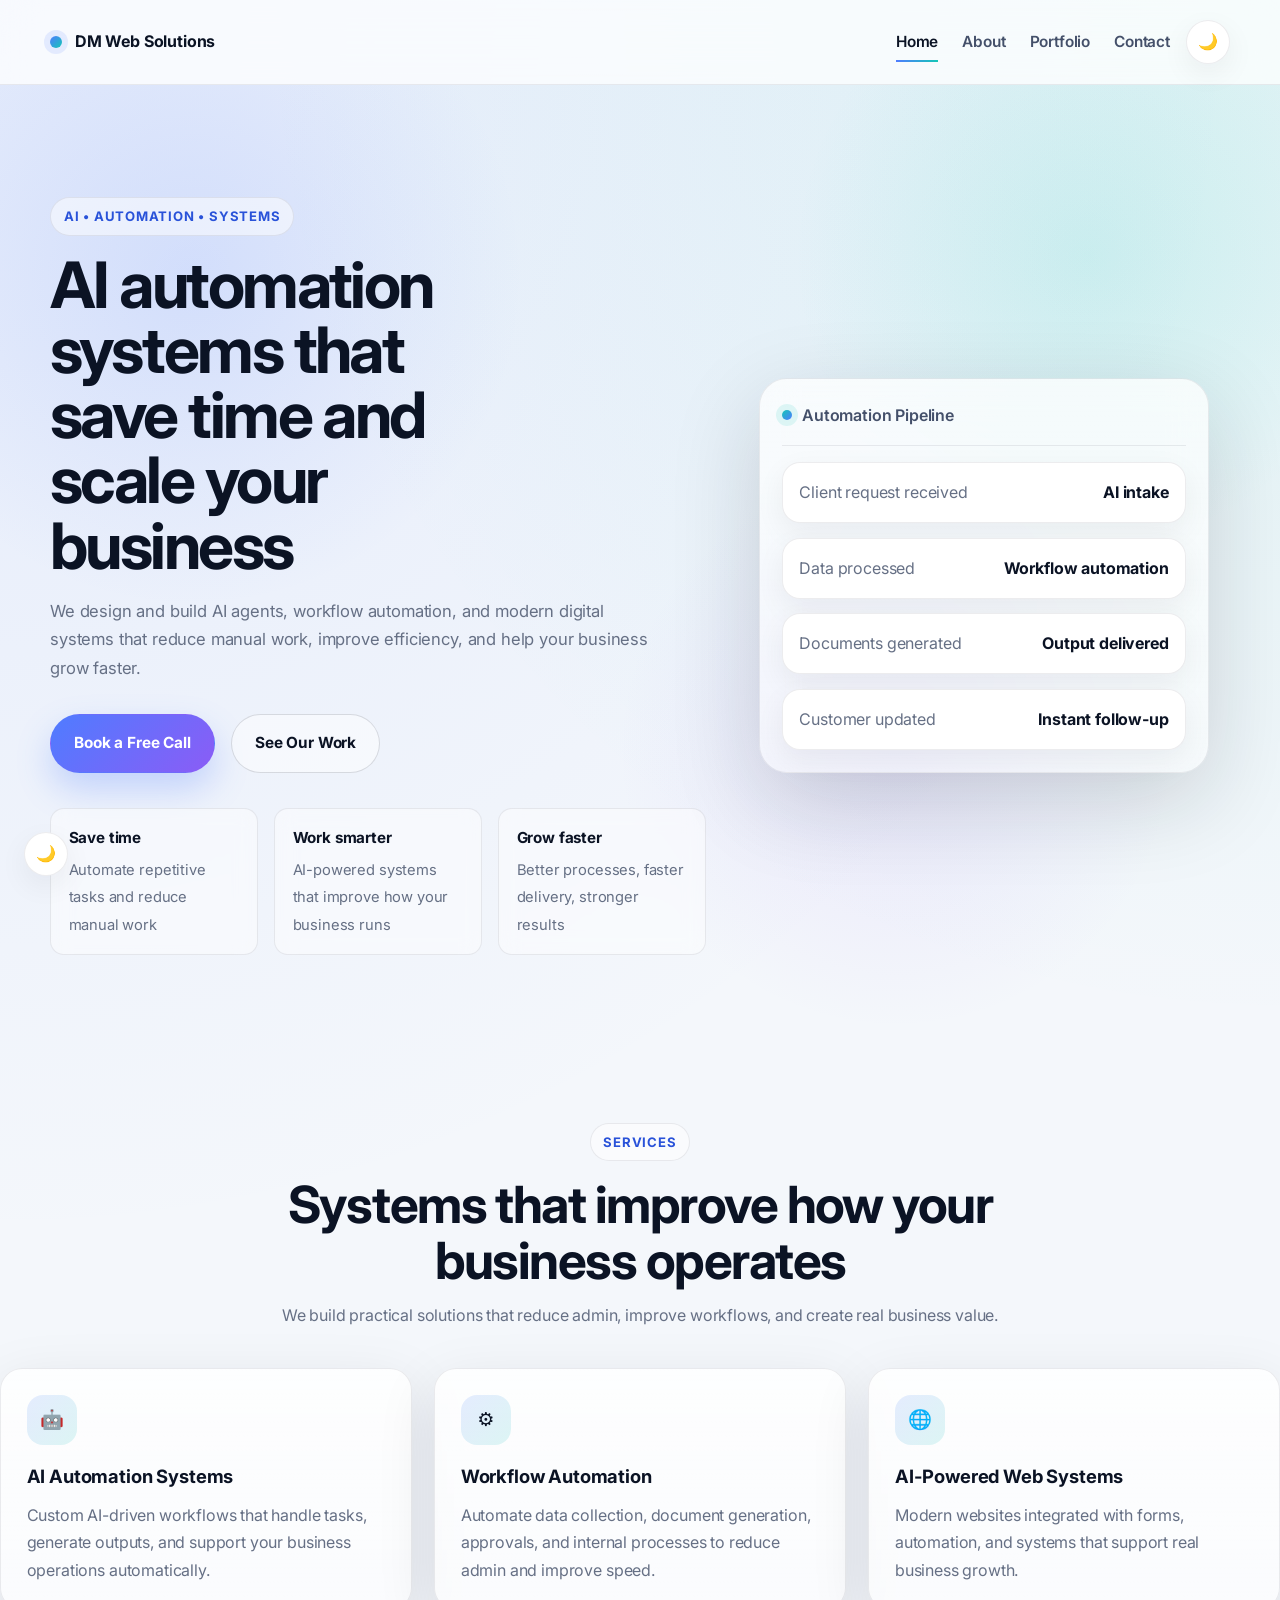
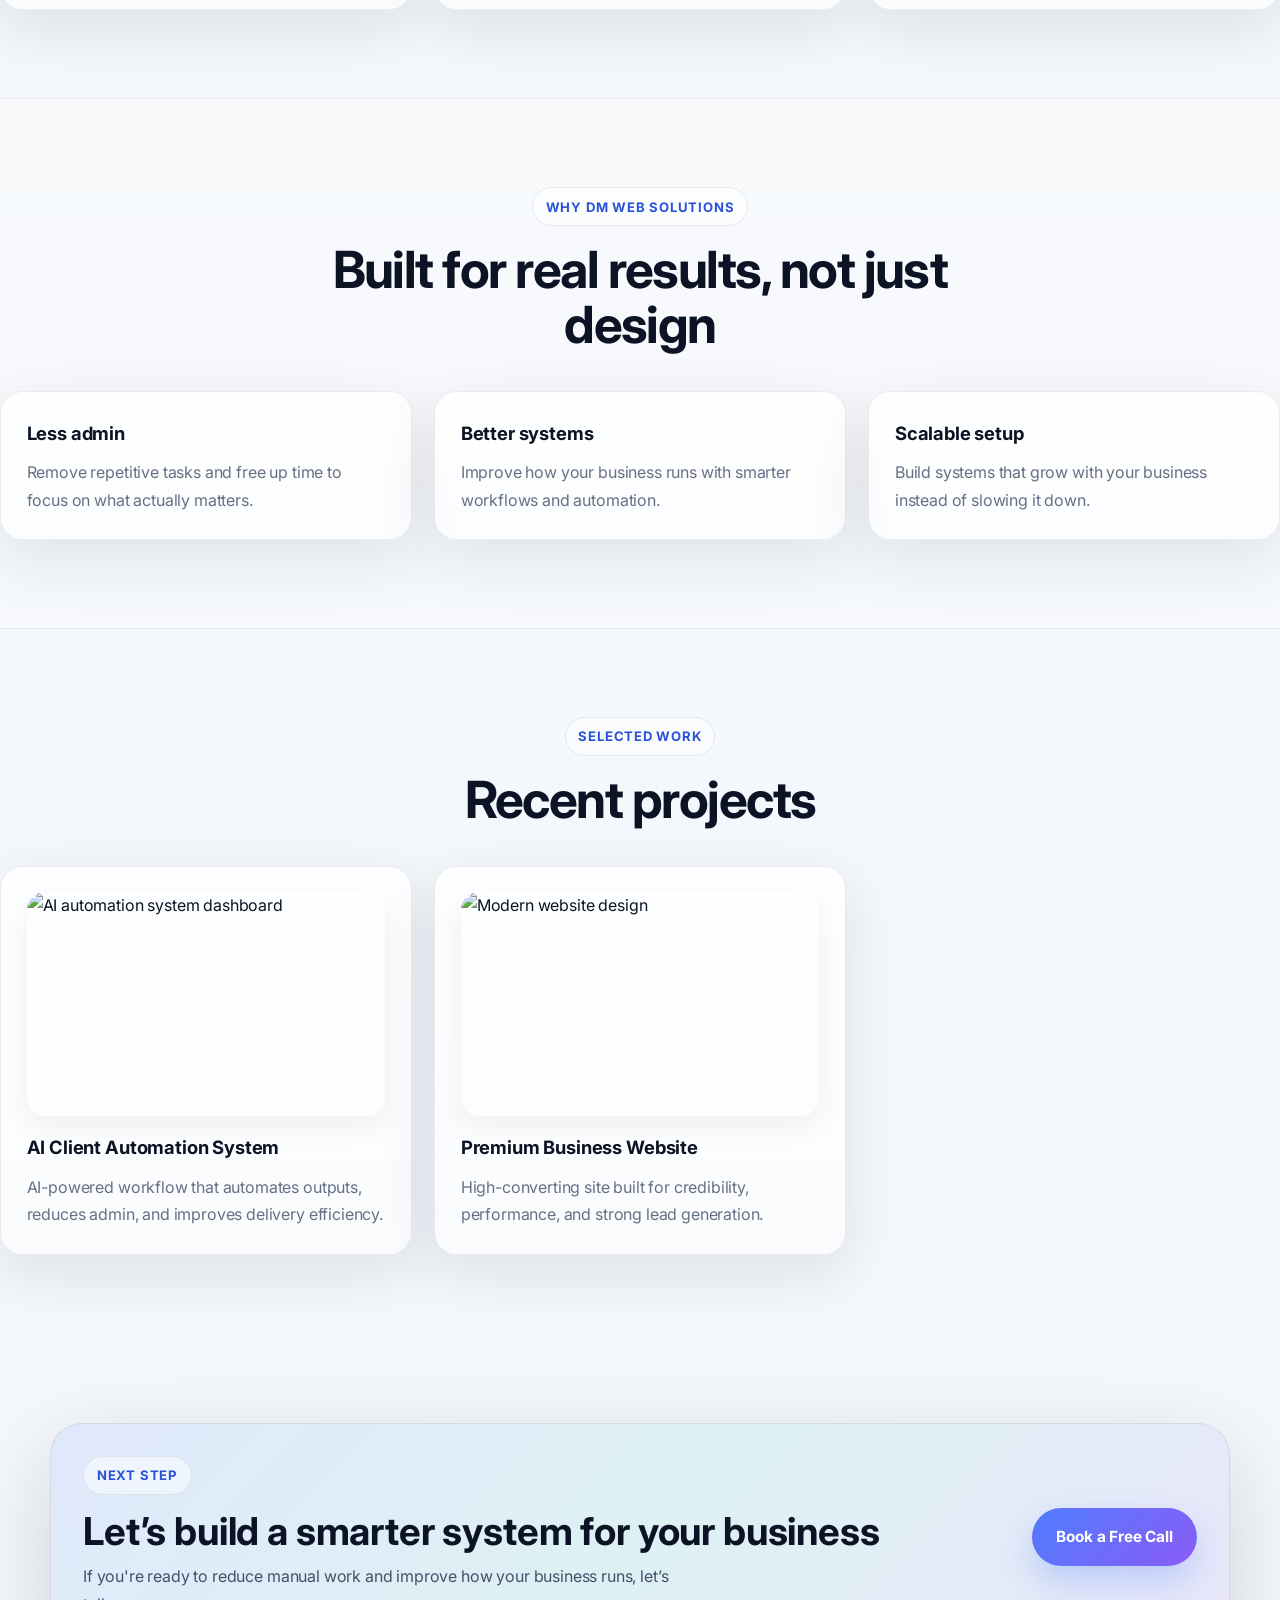
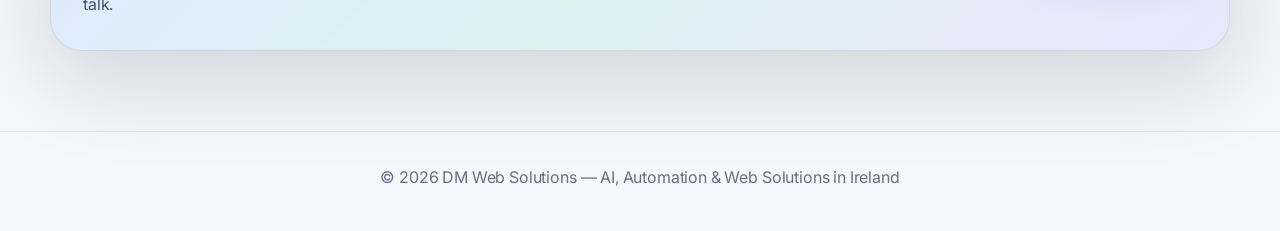
==== index.html @ f059a100 "Update branding and website content for AI automation positioning" ====
<!DOCTYPE html> 
<html lang="en" data-theme="light">
<head>
  <meta charset="UTF-8" />
  <meta name="viewport" content="width=device-width, initial-scale=1.0" />
  <title>DM Web Solutions | AI & Automation Systems for Irish Businesses</title>
  <meta name="description" content="DM Web Solutions helps Irish businesses save time and grow faster with AI automation systems, smart workflows, and modern websites." />
  <link rel="stylesheet" href="styles/style.css" />
  <link rel="icon" href="images/favicon.png" />
  <script defer src="scripts/main.js"></script>
</head>
<body>
  <div id="preloader"><div class="loader"></div></div>

  <header class="site-header" id="header">
    <div class="container nav-row">
      <a class="brand" href="index.html">
        <span class="logo-dot"></span>
        <strong>DM Web Solutions</strong>
      </a>

      <nav class="nav" id="nav">
        <a href="index.html" class="active">Home</a>
        <a href="about.html">About</a>
        <a href="portfolio.html">Portfolio</a>
        <a href="contact.html">Contact</a>
      </nav>

      <div class="nav-actions">
        <button id="themeToggle" class="theme-toggle" title="Toggle theme" aria-label="Toggle theme">
          <span>◐</span>
        </button>
        <button class="nav-toggle" id="navToggle" aria-label="Open menu" aria-expanded="false">
          <span></span><span></span><span></span>
        </button>
      </div>
    </div>
  </header>

  <!-- HERO -->
  <section class="hero hero-home">
    <div class="hero-grid container">
      <div class="hero-copy reveal">
        <span class="eyebrow">AI • Automation • Systems</span>

        <h1>AI automation systems that save time and scale your business</h1>

        <p class="lead">
          We design and build AI agents, workflow automation, and modern digital systems
          that reduce manual work, improve efficiency, and help your business grow faster.
        </p>

        <div class="hero-actions">
          <a href="contact.html" class="btn">Book a Free Call</a>
          <a href="portfolio.html" class="btn-ghost">See Our Work</a>
        </div>

        <div class="hero-trust">
          <div class="trust-item">
            <strong>Save time</strong>
            <span>Automate repetitive tasks and reduce manual work</span>
          </div>
          <div class="trust-item">
            <strong>Work smarter</strong>
            <span>AI-powered systems that improve how your business runs</span>
          </div>
          <div class="trust-item">
            <strong>Grow faster</strong>
            <span>Better processes, faster delivery, stronger results</span>
          </div>
        </div>
      </div>

      <div class="hero-panel reveal">
        <div class="glass-card">
          <div class="panel-top">
            <span class="status-dot"></span>
            <span>Automation Pipeline</span>
          </div>

          <div class="pipeline-step">
            <span>Client request received</span>
            <strong>AI intake</strong>
          </div>
          <div class="pipeline-step">
            <span>Data processed</span>
            <strong>Workflow automation</strong>
          </div>
          <div class="pipeline-step">
            <span>Documents generated</span>
            <strong>Output delivered</strong>
          </div>
          <div class="pipeline-step">
            <span>Customer updated</span>
            <strong>Instant follow-up</strong>
          </div>
        </div>
      </div>
    </div>
  </section>

  <!-- SERVICES -->
  <section class="section reveal">
    <div class="section-heading">
      <span class="section-kicker">Services</span>
      <h2 class="section-title">Systems that improve how your business operates</h2>
      <p class="section-intro">
        We build practical solutions that reduce admin, improve workflows, and create real business value.
      </p>
    </div>

    <div class="cards">
      <div class="card feature-card">
        <div class="icon-badge">🤖</div>
        <h3>AI Automation Systems</h3>
        <p>
          Custom AI-driven workflows that handle tasks, generate outputs, and support your business operations automatically.
        </p>
      </div>

      <div class="card feature-card">
        <div class="icon-badge">⚙️</div>
        <h3>Workflow Automation</h3>
        <p>
          Automate data collection, document generation, approvals, and internal processes to reduce admin and improve speed.
        </p>
      </div>

      <div class="card feature-card">
        <div class="icon-badge">🌐</div>
        <h3>AI-Powered Web Systems</h3>
        <p>
          Modern websites integrated with forms, automation, and systems that support real business growth.
        </p>
      </div>
    </div>
  </section>

  <!-- WHY -->
  <section class="section subtle reveal">
    <div class="section-heading">
      <span class="section-kicker">Why DM Web Solutions</span>
      <h2 class="section-title">Built for real results, not just design</h2>
    </div>

    <div class="cards">
      <div class="card">
        <h3>Less admin</h3>
        <p>Remove repetitive tasks and free up time to focus on what actually matters.</p>
      </div>
      <div class="card">
        <h3>Better systems</h3>
        <p>Improve how your business runs with smarter workflows and automation.</p>
      </div>
      <div class="card">
        <h3>Scalable setup</h3>
        <p>Build systems that grow with your business instead of slowing it down.</p>
      </div>
    </div>
  </section>

  <!-- WORK -->
  <section class="section reveal">
    <div class="section-heading">
      <span class="section-kicker">Selected Work</span>
      <h2 class="section-title">Recent projects</h2>
    </div>

    <div class="cards portfolio-preview">
      <div class="card project-card">
        <img src="images/ai-automation.jpg" alt="AI automation system dashboard" />
        <h3>AI Client Automation System</h3>
        <p>
          AI-powered workflow that automates outputs, reduces admin, and improves delivery efficiency.
        </p>
      </div>

      <div class="card project-card">
        <img src="images/cafe-site.jpg" alt="Modern website design" />
        <h3>Premium Business Website</h3>
        <p>
          High-converting site built for credibility, performance, and strong lead generation.
        </p>
      </div>
    </div>
  </section>

  <!-- CTA -->
  <section class="cta reveal">
    <div class="container cta-row">
      <div>
        <span class="section-kicker">Next Step</span>
        <h2>Let’s build a smarter system for your business</h2>
        <p>
          If you're ready to reduce manual work and improve how your business runs, let’s talk.
        </p>
      </div>
      <a href="contact.html" class="btn">Book a Free Call</a>
    </div>
  </section>

  <footer class="site-footer">
    <p>© <span id="year"></span> DM Web Solutions — AI, Automation & Web Solutions in Ireland</p>
  </footer>

  <button id="floatingTheme" class="floating-theme" title="Toggle theme">◐</button>
</body>
</html>
---- styles/style.css ----
@import url('https://fonts.googleapis.com/css2?family=Inter:wght@400;500;600;700;800&display=swap');

/* ---------------------------------
   Root Theme
----------------------------------- */
:root {
  --bg: #f4f7fb;
  --bg-elevated: rgba(255, 255, 255, 0.72);
  --surface: #ffffff;
  --surface-soft: #f7f9fc;
  --surface-strong: #eef3f9;
  --text: #0b1324;
  --text-soft: #44506a;
  --muted: #667085;
  --border: rgba(15, 23, 42, 0.08);
  --border-strong: rgba(15, 23, 42, 0.14);

  --primary: #4f7cff;
  --primary-strong: #2952d9;
  --secondary: #14c6b7;
  --accent: #8b5cf6;
  --danger: #ff5d5d;

  --glow: rgba(79, 124, 255, 0.18);
  --glow-strong: rgba(79, 124, 255, 0.28);

  --shadow-sm: 0 10px 30px rgba(16, 24, 40, 0.06);
  --shadow-md: 0 18px 60px rgba(16, 24, 40, 0.10);
  --shadow-lg: 0 28px 90px rgba(16, 24, 40, 0.16);

  --radius-sm: 14px;
  --radius-md: 22px;
  --radius-lg: 32px;

  --container: 1180px;
}

[data-theme="dark"] {
  --bg: #07111f;
  --bg-elevated: rgba(10, 18, 32, 0.78);
  --surface: #0d1728;
  --surface-soft: #101d32;
  --surface-strong: #16243c;
  --text: #edf3ff;
  --text-soft: #c7d3eb;
  --muted: #96a7c4;
  --border: rgba(255, 255, 255, 0.08);
  --border-strong: rgba(255, 255, 255, 0.14);

  --primary: #74a2ff;
  --primary-strong: #4f7cff;
  --secondary: #2ae2d0;
  --accent: #9d78ff;
  --danger: #ff7b7b;

  --glow: rgba(116, 162, 255, 0.18);
  --glow-strong: rgba(116, 162, 255, 0.32);

  --shadow-sm: 0 16px 40px rgba(0, 0, 0, 0.26);
  --shadow-md: 0 22px 70px rgba(0, 0, 0, 0.35);
  --shadow-lg: 0 30px 100px rgba(0, 0, 0, 0.44);
}

/* ---------------------------------
   Global Reset
----------------------------------- */
* {
  margin: 0;
  padding: 0;
  box-sizing: border-box;
}

html {
  scroll-behavior: smooth;
}

body {
  background:
    radial-gradient(circle at top left, rgba(79, 124, 255, 0.10), transparent 34%),
    radial-gradient(circle at top right, rgba(20, 198, 183, 0.10), transparent 28%),
    linear-gradient(180deg, var(--bg) 0%, var(--bg) 100%);
  color: var(--text);
  font-family: 'Inter', system-ui, -apple-system, BlinkMacSystemFont, 'Segoe UI', sans-serif;
  line-height: 1.7;
  letter-spacing: -0.01em;
  transition: background .35s ease, color .35s ease;
}

img {
  max-width: 100%;
  display: block;
  border-radius: 18px;
}

a {
  color: inherit;
  text-decoration: none;
}

button,
input,
textarea {
  font: inherit;
}

.container {
  width: min(100% - 2rem, var(--container));
  margin-inline: auto;
}

/* ---------------------------------
   Preloader
----------------------------------- */
#preloader {
  position: fixed;
  inset: 0;
  z-index: 9999;
  display: grid;
  place-items: center;
  background: var(--bg);
  transition: opacity .45s ease, visibility .45s ease;
}

#preloader.hide {
  opacity: 0;
  visibility: hidden;
}

.loader {
  width: 54px;
  height: 54px;
  border-radius: 50%;
  border: 3px solid var(--border);
  border-top-color: var(--primary);
  animation: spin .8s linear infinite;
}

@keyframes spin {
  to { transform: rotate(360deg); }
}

/* ---------------------------------
   Header
----------------------------------- */
.site-header {
  position: sticky;
  top: 0;
  z-index: 60;
  backdrop-filter: blur(18px);
  background: var(--bg-elevated);
  border-bottom: 1px solid var(--border);
}

.site-header.scrolled {
  box-shadow: var(--shadow-sm);
}

.nav-row {
  display: flex;
  align-items: center;
  justify-content: space-between;
  gap: 1rem;
  min-height: 84px;
}

.brand {
  display: inline-flex;
  align-items: center;
  gap: 0.8rem;
  font-size: 1rem;
  font-weight: 700;
  color: var(--text);
  white-space: nowrap;
}

.logo-dot {
  width: 12px;
  height: 12px;
  border-radius: 999px;
  background: linear-gradient(135deg, var(--primary), var(--secondary));
  box-shadow: 0 0 0 6px rgba(79, 124, 255, 0.12);
}

.nav {
  margin-left: auto;
  display: flex;
  align-items: center;
  gap: 1.5rem;
}

.nav a {
  position: relative;
  color: var(--text-soft);
  font-weight: 600;
  font-size: 0.96rem;
  transition: color .25s ease;
}

.nav a::after {
  content: "";
  position: absolute;
  left: 0;
  bottom: -0.45rem;
  width: 100%;
  height: 2px;
  background: linear-gradient(90deg, var(--primary), var(--secondary));
  transform: scaleX(0);
  transform-origin: left;
  transition: transform .25s ease;
}

.nav a:hover,
.nav a.active {
  color: var(--text);
}

.nav a:hover::after,
.nav a.active::after {
  transform: scaleX(1);
}

.nav-actions {
  display: flex;
  align-items: center;
  gap: 0.8rem;
}

.theme-toggle,
.floating-theme {
  width: 44px;
  height: 44px;
  border-radius: 999px;
  border: 1px solid var(--border);
  background: var(--surface);
  color: var(--text);
  display: grid;
  place-items: center;
  cursor: pointer;
  transition: transform .22s ease, border-color .22s ease, background .22s ease;
  box-shadow: var(--shadow-sm);
}

.theme-toggle:hover,
.floating-theme:hover {
  transform: translateY(-2px);
  border-color: var(--primary);
  background: var(--surface-soft);
}

.nav-toggle {
  display: none;
  flex-direction: column;
  gap: 4px;
  border: none;
  background: transparent;
  cursor: pointer;
}

.nav-toggle span {
  width: 24px;
  height: 2px;
  background: var(--text);
  border-radius: 999px;
}

/* ---------------------------------
   Hero
----------------------------------- */
.hero {
  position: relative;
  overflow: hidden;
  padding: 7rem 0 5rem;
}

.hero-home {
  min-height: calc(100vh - 84px);
  display: grid;
  align-items: center;
}

.hero::before {
  content: "";
  position: absolute;
  inset: 0;
  background:
    radial-gradient(circle at 15% 20%, rgba(79, 124, 255, 0.14), transparent 25%),
    radial-gradient(circle at 85% 18%, rgba(20, 198, 183, 0.12), transparent 22%),
    radial-gradient(circle at 70% 70%, rgba(139, 92, 246, 0.10), transparent 25%);
  pointer-events: none;
}

.hero-grid {
  position: relative;
  z-index: 1;
  display: grid;
  grid-template-columns: 1.2fr 0.9fr;
  gap: 2rem;
  align-items: center;
}

.hero-copy h1,
.about-hero h1 {
  font-size: clamp(2.5rem, 5vw, 4.7rem);
  line-height: 1.02;
  letter-spacing: -0.04em;
  margin-bottom: 1.2rem;
  max-width: 11ch;
}

.hero .lead,
.about-hero p {
  font-size: clamp(1rem, 1.3vw, 1.15rem);
  color: var(--muted);
  max-width: 62ch;
}

.eyebrow,
.section-kicker {
  display: inline-flex;
  align-items: center;
  gap: .5rem;
  padding: 0.45rem 0.8rem;
  border-radius: 999px;
  border: 1px solid var(--border);
  background: rgba(255,255,255,0.5);
  color: var(--primary-strong);
  font-size: 0.82rem;
  font-weight: 700;
  letter-spacing: 0.06em;
  text-transform: uppercase;
  margin-bottom: 1rem;
}

[data-theme="dark"] .eyebrow,
[data-theme="dark"] .section-kicker {
  background: rgba(255,255,255,0.03);
}

.hero-actions {
  display: flex;
  flex-wrap: wrap;
  gap: 1rem;
  margin-top: 2rem;
}

.hero-trust {
  display: grid;
  grid-template-columns: repeat(3, 1fr);
  gap: 1rem;
  margin-top: 2.2rem;
}

.trust-item {
  padding: 1rem 1.1rem;
  background: rgba(255,255,255,0.45);
  border: 1px solid var(--border);
  border-radius: var(--radius-sm);
  backdrop-filter: blur(10px);
}

[data-theme="dark"] .trust-item {
  background: rgba(255,255,255,0.03);
}

.trust-item strong {
  display: block;
  margin-bottom: 0.35rem;
  font-size: 0.95rem;
}

.trust-item span {
  color: var(--muted);
  font-size: 0.92rem;
}

.hero-panel {
  display: flex;
  justify-content: center;
}

.glass-card {
  width: min(100%, 450px);
  padding: 1.4rem;
  border-radius: 28px;
  border: 1px solid var(--border);
  background:
    linear-gradient(180deg, rgba(255,255,255,0.74), rgba(255,255,255,0.44));
  box-shadow: var(--shadow-lg);
  backdrop-filter: blur(18px);
}

[data-theme="dark"] .glass-card {
  background:
    linear-gradient(180deg, rgba(255,255,255,0.05), rgba(255,255,255,0.03));
}

.panel-top {
  display: flex;
  align-items: center;
  gap: 0.6rem;
  padding-bottom: 1rem;
  margin-bottom: 1rem;
  border-bottom: 1px solid var(--border);
  color: var(--text-soft);
  font-weight: 600;
}

.status-dot {
  width: 10px;
  height: 10px;
  border-radius: 999px;
  background: linear-gradient(135deg, var(--secondary), var(--primary));
  box-shadow: 0 0 0 6px rgba(20, 198, 183, 0.12);
}

.pipeline-step {
  display: flex;
  justify-content: space-between;
  gap: 1rem;
  padding: 1rem 1rem;
  border: 1px solid var(--border);
  border-radius: 18px;
  background: var(--surface);
  box-shadow: var(--shadow-sm);
}

.pipeline-step + .pipeline-step {
  margin-top: 0.9rem;
}

.pipeline-step span {
  color: var(--muted);
}

.pipeline-step strong {
  text-align: right;
}

/* ---------------------------------
   Buttons
----------------------------------- */
.btn,
.btn-ghost {
  display: inline-flex;
  align-items: center;
  justify-content: center;
  padding: 0.95rem 1.45rem;
  border-radius: 999px;
  font-weight: 700;
  font-size: 0.96rem;
  transition: transform .22s ease, box-shadow .22s ease, background .22s ease, border-color .22s ease;
}

.btn {
  color: #fff;
  background: linear-gradient(135deg, var(--primary), var(--accent));
  border: 1px solid transparent;
  box-shadow: 0 16px 34px var(--glow-strong);
}

.btn:hover {
  transform: translateY(-2px);
  box-shadow: 0 22px 42px var(--glow-strong);
}

.btn-ghost {
  color: var(--text);
  border: 1px solid var(--border-strong);
  background: rgba(255,255,255,0.48);
}

[data-theme="dark"] .btn-ghost {
  background: rgba(255,255,255,0.03);
}

.btn-ghost:hover {
  transform: translateY(-2px);
  border-color: var(--primary);
  background: var(--surface);
}

/* ---------------------------------
   Sections
----------------------------------- */
.section {
  padding: 5.5rem 0;
}

.section-heading {
  text-align: center;
  max-width: 760px;
  margin: 0 auto 2.4rem;
}

.section-title {
  font-size: clamp(2rem, 4vw, 3.2rem);
  line-height: 1.08;
  letter-spacing: -0.03em;
  margin-bottom: 0.9rem;
}

.section-intro {
  color: var(--muted);
}

.subtle {
  background:
    linear-gradient(180deg, rgba(255,255,255,0.35), rgba(255,255,255,0.18));
  border-top: 1px solid var(--border);
  border-bottom: 1px solid var(--border);
}

[data-theme="dark"] .subtle {
  background:
    linear-gradient(180deg, rgba(255,255,255,0.02), rgba(255,255,255,0.015));
}

.cards {
  display: grid;
  grid-template-columns: repeat(3, 1fr);
  gap: 1.4rem;
}

.card,
.mini-card {
  background: linear-gradient(180deg, rgba(255,255,255,0.82), rgba(255,255,255,0.62));
  border: 1px solid var(--border);
  border-radius: var(--radius-md);
  padding: 1.6rem;
  box-shadow: var(--shadow-md);
  transition: transform .24s ease, box-shadow .24s ease, border-color .24s ease;
}

[data-theme="dark"] .card,
[data-theme="dark"] .mini-card {
  background: linear-gradient(180deg, rgba(255,255,255,0.045), rgba(255,255,255,0.028));
}

.card:hover,
.mini-card:hover {
  transform: translateY(-6px);
  border-color: rgba(79, 124, 255, 0.28);
  box-shadow: var(--shadow-lg);
}

.card h3 {
  font-size: 1.15rem;
  margin-bottom: 0.65rem;
}

.card p {
  color: var(--muted);
}

.icon-badge {
  width: 50px;
  height: 50px;
  border-radius: 16px;
  display: grid;
  place-items: center;
  margin-bottom: 1rem;
  background: linear-gradient(135deg, rgba(79,124,255,0.14), rgba(20,198,183,0.14));
  font-size: 1.2rem;
}

.project-card img {
  aspect-ratio: 16 / 10;
  object-fit: cover;
  margin-bottom: 1rem;
  box-shadow: var(--shadow-sm);
}

.portfolio-preview,
.portfolio-grid {
  align-items: stretch;
}

.testimonials .card {
  text-align: center;
}

.testimonials strong {
  display: block;
  margin-top: 1rem;
  color: var(--text);
}

/* ---------------------------------
   About
----------------------------------- */
.about-hero {
  text-align: center;
  padding: 6rem 0 4.5rem;
}

.about-hero p {
  max-width: 760px;
  margin-inline: auto;
}

.about-section {
  width: min(100% - 2rem, var(--container));
  margin: 0 auto;
  display: grid;
  grid-template-columns: 1fr 1fr;
  gap: 3rem;
  align-items: center;
  padding: 4rem 0;
}

.about-section img {
  width: 100%;
  box-shadow: var(--shadow-lg);
}

.about-section h2 {
  font-size: clamp(1.8rem, 3vw, 2.6rem);
  line-height: 1.1;
  margin-bottom: 1rem;
}

.about-text p + p {
  margin-top: 1rem;
}

.about-text p {
  color: var(--muted);
}

.about-section.reverse {
  direction: rtl;
}

.about-section.reverse > * {
  direction: ltr;
}

.team-section {
  padding: 5rem 0;
}

.founder-wrap {
  display: flex;
  justify-content: center;
}

.founder-card {
  max-width: 920px;
  width: 100%;
  display: grid;
  grid-template-columns: 280px 1fr;
  gap: 1.75rem;
  align-items: center;
  padding: 1.75rem;
}

.founder-photo {
  width: 100%;
  aspect-ratio: 1 / 1;
  object-fit: cover;
  object-position: center top;
  border-radius: 20px;
  box-shadow: var(--shadow-lg);
}

.founder-content h3 {
  font-size: clamp(1.8rem, 3vw, 2.4rem);
  margin-bottom: 0.5rem;
  color: var(--text);
}

.founder-role {
  margin-bottom: 1rem;
  color: var(--primary-strong);
  font-size: 1.05rem;
  font-weight: 700;
}

.founder-content p {
  color: var(--muted);
  margin-bottom: 0.95rem;
  max-width: 52ch;
}

/* ---------------------------------
   Contact
----------------------------------- */
.contact-layout {
  display: grid;
  grid-template-columns: 1.1fr 0.85fr;
  gap: 1.5rem;
  align-items: start;
}

.contact-form {
  background: linear-gradient(180deg, rgba(255,255,255,0.88), rgba(255,255,255,0.68));
  border: 1px solid var(--border);
  border-radius: 28px;
  padding: 2rem;
  box-shadow: var(--shadow-lg);
}

[data-theme="dark"] .contact-form {
  background: linear-gradient(180deg, rgba(255,255,255,0.04), rgba(255,255,255,0.025));
}

.contact-form h2 {
  margin-bottom: 1.2rem;
  font-size: 1.5rem;
}

.contact-form label {
  display: block;
  margin-bottom: 0.45rem;
  font-weight: 600;
  color: var(--text);
}

.contact-form input,
.contact-form textarea {
  width: 100%;
  margin-bottom: 1rem;
  padding: 0.95rem 1rem;
  border-radius: 16px;
  border: 1px solid var(--border-strong);
  background: var(--surface);
  color: var(--text);
  transition: border-color .22s ease, box-shadow .22s ease, transform .22s ease;
}

.contact-form input::placeholder,
.contact-form textarea::placeholder {
  color: var(--muted);
}

.contact-form input:focus,
.contact-form textarea:focus {
  outline: none;
  border-color: var(--primary);
  box-shadow: 0 0 0 5px var(--glow);
}

.contact-form button {
  width: 100%;
  border: none;
  cursor: pointer;
}

.contact-side {
  display: grid;
  gap: 1.4rem;
}

.contact-info {
  background: linear-gradient(180deg, rgba(255,255,255,0.82), rgba(255,255,255,0.62));
  border: 1px solid var(--border);
  border-radius: 28px;
  padding: 1.6rem;
  box-shadow: var(--shadow-md);
}

[data-theme="dark"] .contact-info {
  background: linear-gradient(180deg, rgba(255,255,255,0.04), rgba(255,255,255,0.025));
}

.contact-info h2 {
  margin-bottom: 1rem;
}

.info-row {
  display: grid;
  gap: 1rem;
}

.info-item {
  display: flex;
  align-items: center;
  gap: 0.9rem;
  padding: 1rem;
  border-radius: 18px;
  border: 1px solid var(--border);
  background: var(--surface);
  color: var(--text);
}

.info-item svg {
  width: 20px;
  height: 20px;
  fill: var(--primary);
  flex-shrink: 0;
}

.info-item a {
  color: var(--primary-strong);
  font-weight: 600;
}

.clean-list {
  list-style: none;
  display: grid;
  gap: 0.85rem;
  margin-top: 1rem;
}

.clean-list li {
  position: relative;
  padding-left: 1.3rem;
  color: var(--muted);
}

.clean-list li::before {
  content: "";
  position: absolute;
  left: 0;
  top: 0.72rem;
  width: 8px;
  height: 8px;
  border-radius: 999px;
  background: linear-gradient(135deg, var(--primary), var(--secondary));
}

/* ---------------------------------
   CTA
----------------------------------- */
.cta {
  padding: 5rem 0;
}

.cta-row {
  display: flex;
  align-items: center;
  justify-content: space-between;
  gap: 2rem;
  padding: 2rem;
  border-radius: var(--radius-lg);
  border: 1px solid var(--border);
  background:
    linear-gradient(135deg, rgba(79,124,255,0.12), rgba(20,198,183,0.10), rgba(139,92,246,0.10));
  box-shadow: var(--shadow-lg);
}

.cta-row h2 {
  font-size: clamp(1.8rem, 3vw, 2.8rem);
  line-height: 1.08;
  margin-bottom: 0.7rem;
}

.cta-row p {
  color: var(--text-soft);
  max-width: 60ch;
}

/* ---------------------------------
   Footer
----------------------------------- */
.site-footer {
  border-top: 1px solid var(--border);
  padding: 2rem 1rem 2.5rem;
  text-align: center;
  color: var(--muted);
  background: transparent;
}

.floating-theme {
  position: fixed;
  bottom: 24px;
  left: 24px;
  z-index: 80;
}

/* ---------------------------------
   Reveal / Fade
----------------------------------- */
.reveal,
.fade-in {
  opacity: 0;
  transform: translateY(26px);
  transition: opacity .65s ease, transform .65s ease;
}

.reveal.in,
.fade-in.visible {
  opacity: 1;
  transform: translateY(0);
}

/* ---------------------------------
   Compact Hero Variant
----------------------------------- */
.hero-compact {
  min-height: auto;
  padding: 5.5rem 0 3rem;
  text-align: center;
}

.hero-compact h1 {
  max-width: none;
  margin-inline: auto;
}

.hero-compact .lead {
  margin-inline: auto;
}

/* ---------------------------------
   Responsive
----------------------------------- */
@media (max-width: 1024px) {
  .hero-grid,
  .about-section,
  .contact-layout,
  .cta-row {
    grid-template-columns: 1fr;
  }

  .cta-row {
    display: grid;
  }

  .hero-copy h1,
  .about-hero h1 {
    max-width: 100%;
  }

  .hero-trust {
    grid-template-columns: 1fr;
  }

  .cards {
    grid-template-columns: repeat(2, 1fr);
  }

  .founder-card {
    grid-template-columns: 1fr;
    text-align: center;
    max-width: 680px;
  }

  .founder-photo {
    max-width: 300px;
    margin: 0 auto;
  }

  .founder-content p {
    max-width: 100%;
  }
}

@media (max-width: 768px) {
  .nav {
    display: none;
    position: absolute;
    top: 84px;
    right: 1rem;
    width: min(88vw, 300px);
    flex-direction: column;
    align-items: flex-start;
    gap: 1rem;
    padding: 1.2rem;
    border-radius: 22px;
    border: 1px solid var(--border);
    background: var(--surface);
    box-shadow: var(--shadow-lg);
  }

  .nav.open {
    display: flex;
  }

  .nav-toggle {
    display: flex;
  }

  .cards {
    grid-template-columns: 1fr;
  }

  .hero {
    padding: 5rem 0 4rem;
  }

  .section {
    padding: 4.2rem 0;
  }

  .cta-row {
    padding: 1.4rem;
  }

  .contact-form,
  .contact-info,
  .card,
  .mini-card {
    padding: 1.25rem;
  }

  .floating-theme {
    left: 16px;
    bottom: 16px;
  }

  .about-hero {
    padding: 4.5rem 0 3.5rem;
  }

  .about-section {
    gap: 2rem;
    padding: 3rem 0;
  }

  .founder-card {
    padding: 1.4rem;
  }

  .founder-photo {
    max-width: 240px;
  }
}
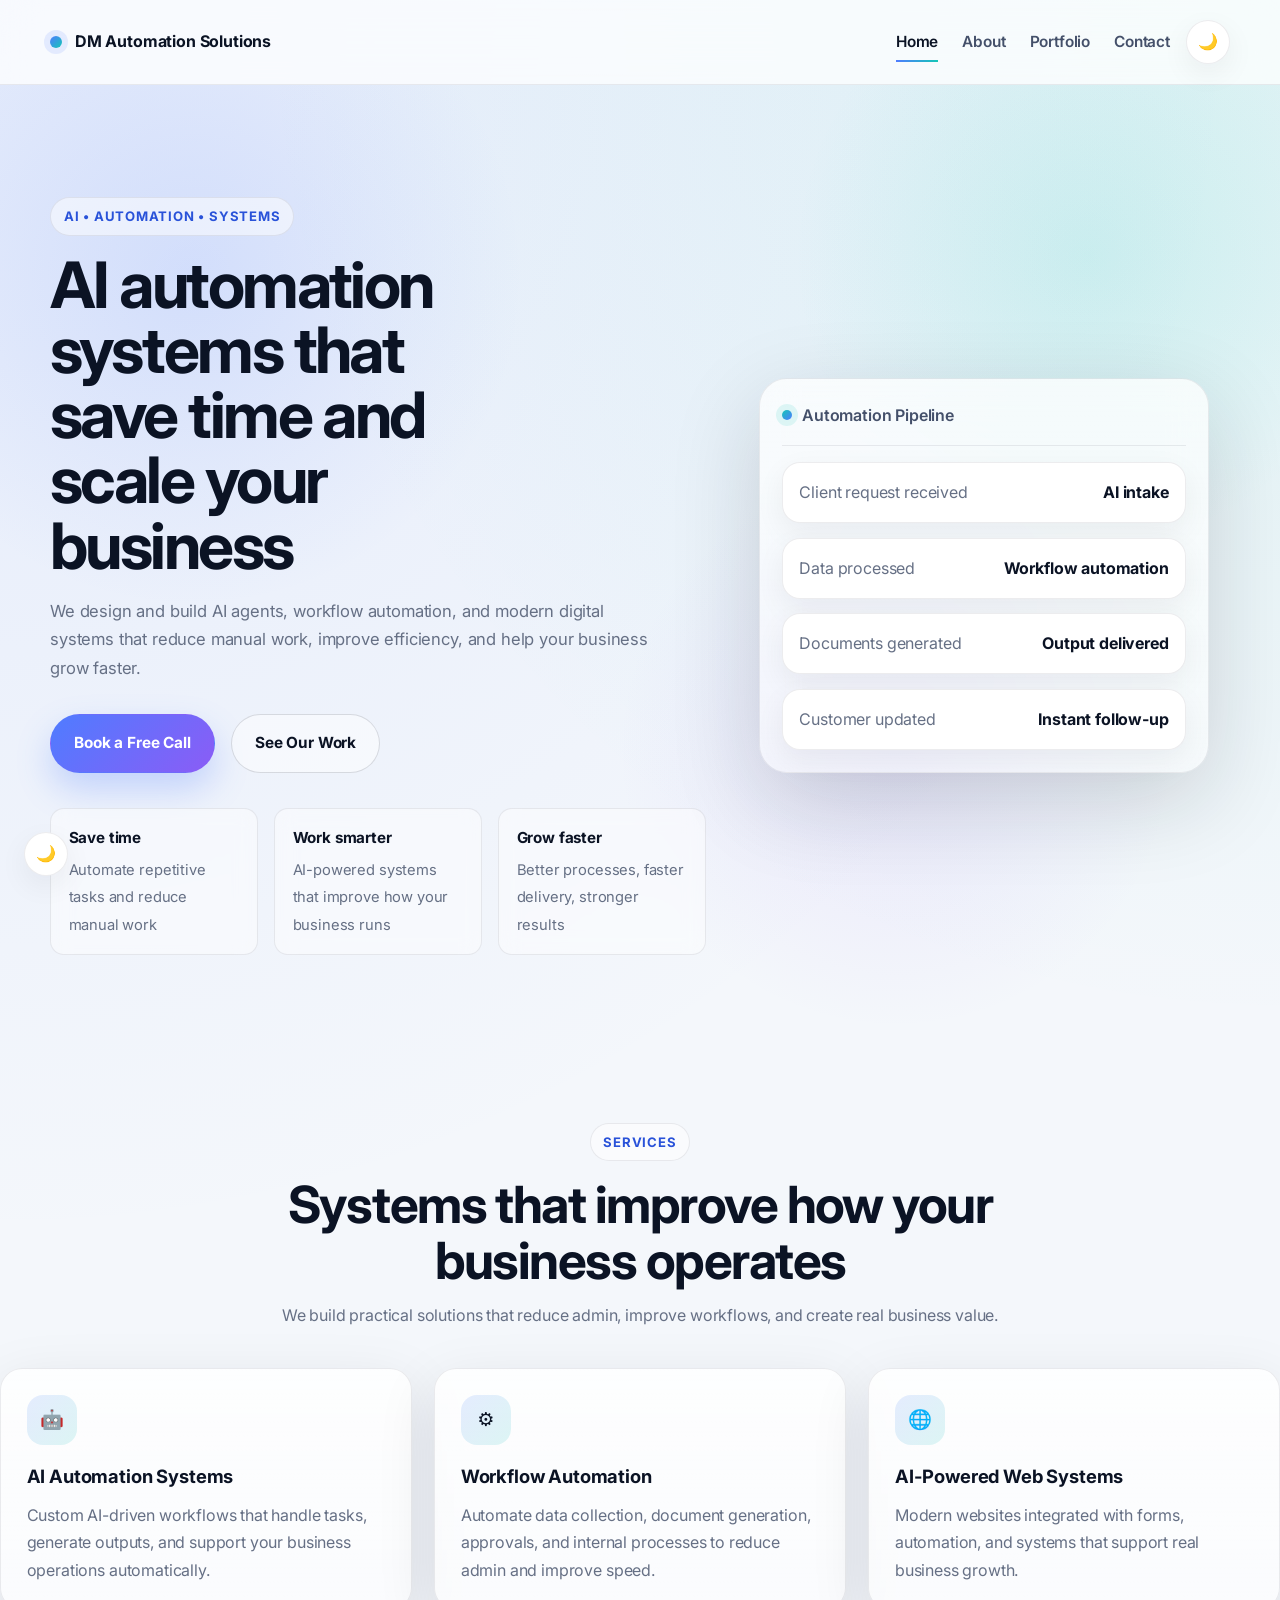
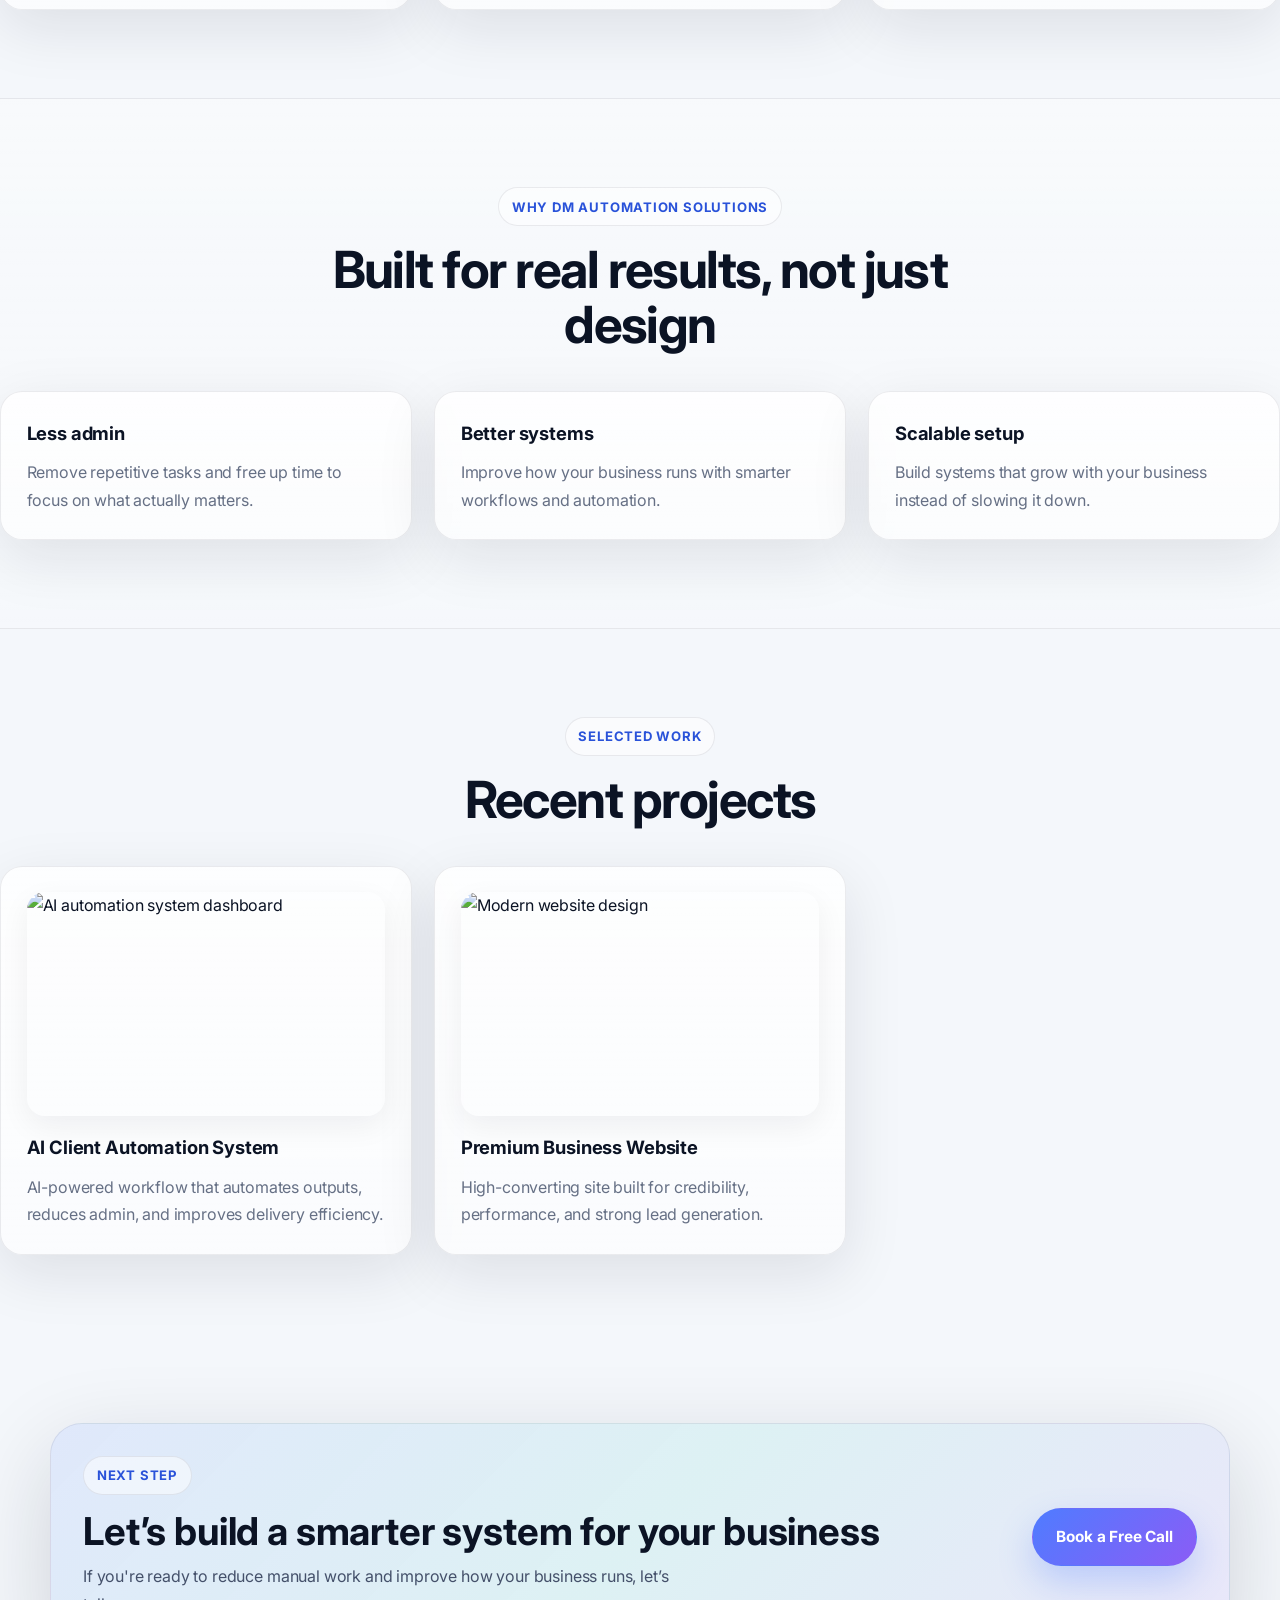
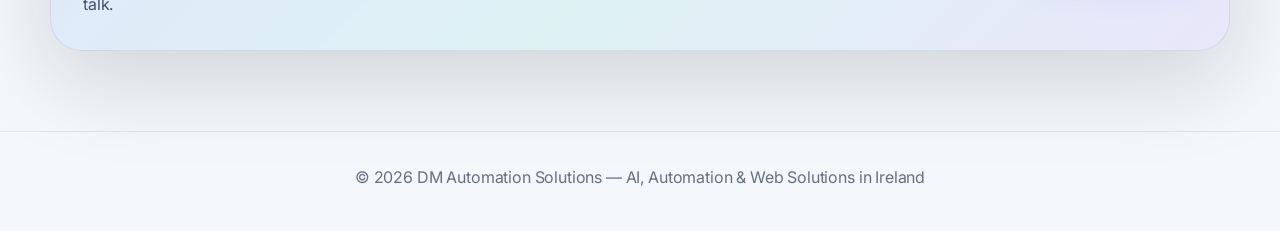
==== commit 6bdfe470: "Rebrand to DM Automation Solutions + updates" ====
--- a/index.html
+++ b/index.html
@@ -3,8 +3,8 @@
 <head>
   <meta charset="UTF-8" />
   <meta name="viewport" content="width=device-width, initial-scale=1.0" />
-  <title>DM Web Solutions | AI & Automation Systems for Irish Businesses</title>
-  <meta name="description" content="DM Web Solutions helps Irish businesses save time and grow faster with AI automation systems, smart workflows, and modern websites." />
+  <title>DM Automation Solutions | AI & Automation Systems for Irish Businesses</title>
+  <meta name="description" content="DM Automation Solutions helps Irish businesses save time and grow faster with AI automation systems, smart workflows, and modern websites." />
   <link rel="stylesheet" href="styles/style.css" />
   <link rel="icon" href="images/favicon.png" />
   <script defer src="scripts/main.js"></script>
@@ -16,7 +16,7 @@
     <div class="container nav-row">
       <a class="brand" href="index.html">
         <span class="logo-dot"></span>
-        <strong>DM Web Solutions</strong>
+        <strong>DM Automation Solutions</strong>
       </a>
 
       <nav class="nav" id="nav">
@@ -139,7 +139,7 @@
   <!-- WHY -->
   <section class="section subtle reveal">
     <div class="section-heading">
-      <span class="section-kicker">Why DM Web Solutions</span>
+      <span class="section-kicker">Why DM Automation Solutions</span>
       <h2 class="section-title">Built for real results, not just design</h2>
     </div>
 
@@ -200,7 +200,7 @@
   </section>
 
   <footer class="site-footer">
-    <p>© <span id="year"></span> DM Web Solutions — AI, Automation & Web Solutions in Ireland</p>
+    <p>© <span id="year"></span> DM Automation Solutions — AI, Automation & Web Solutions in Ireland</p>
   </footer>
 
   <button id="floatingTheme" class="floating-theme" title="Toggle theme">◐</button>
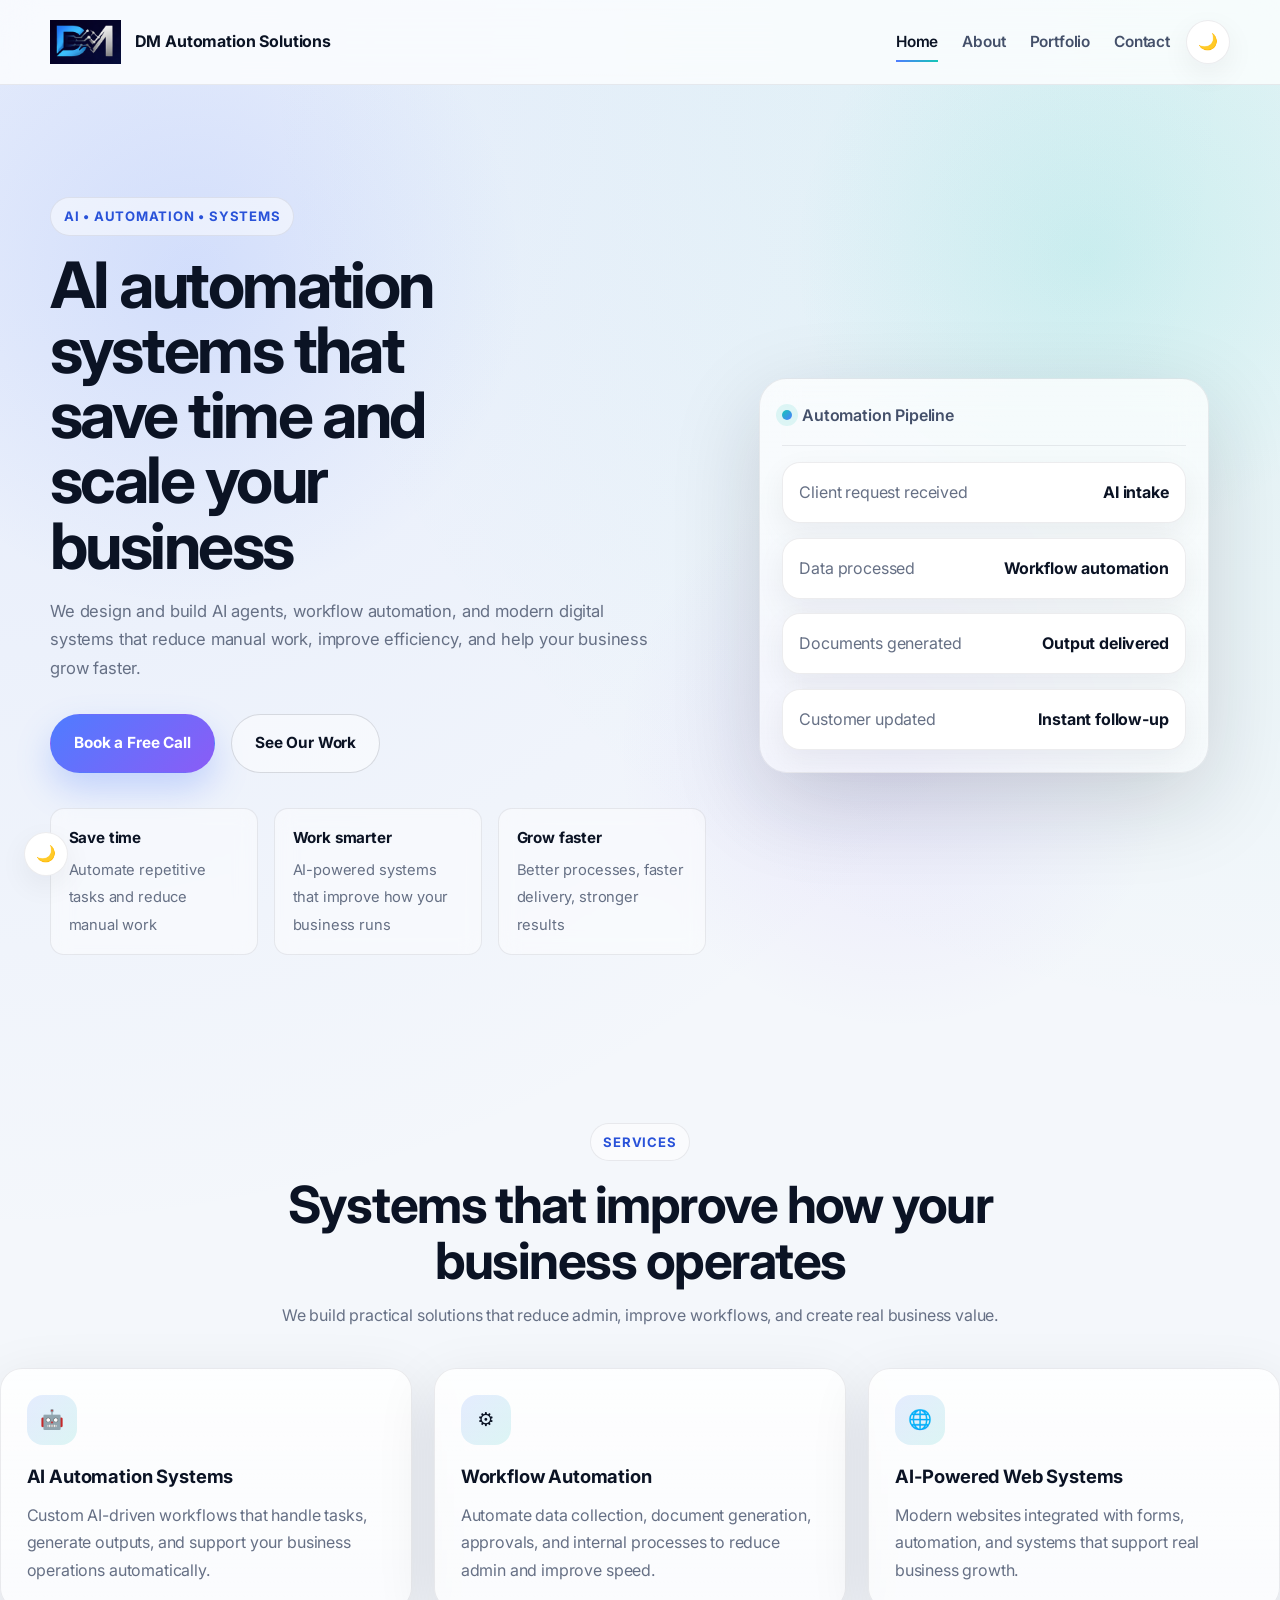
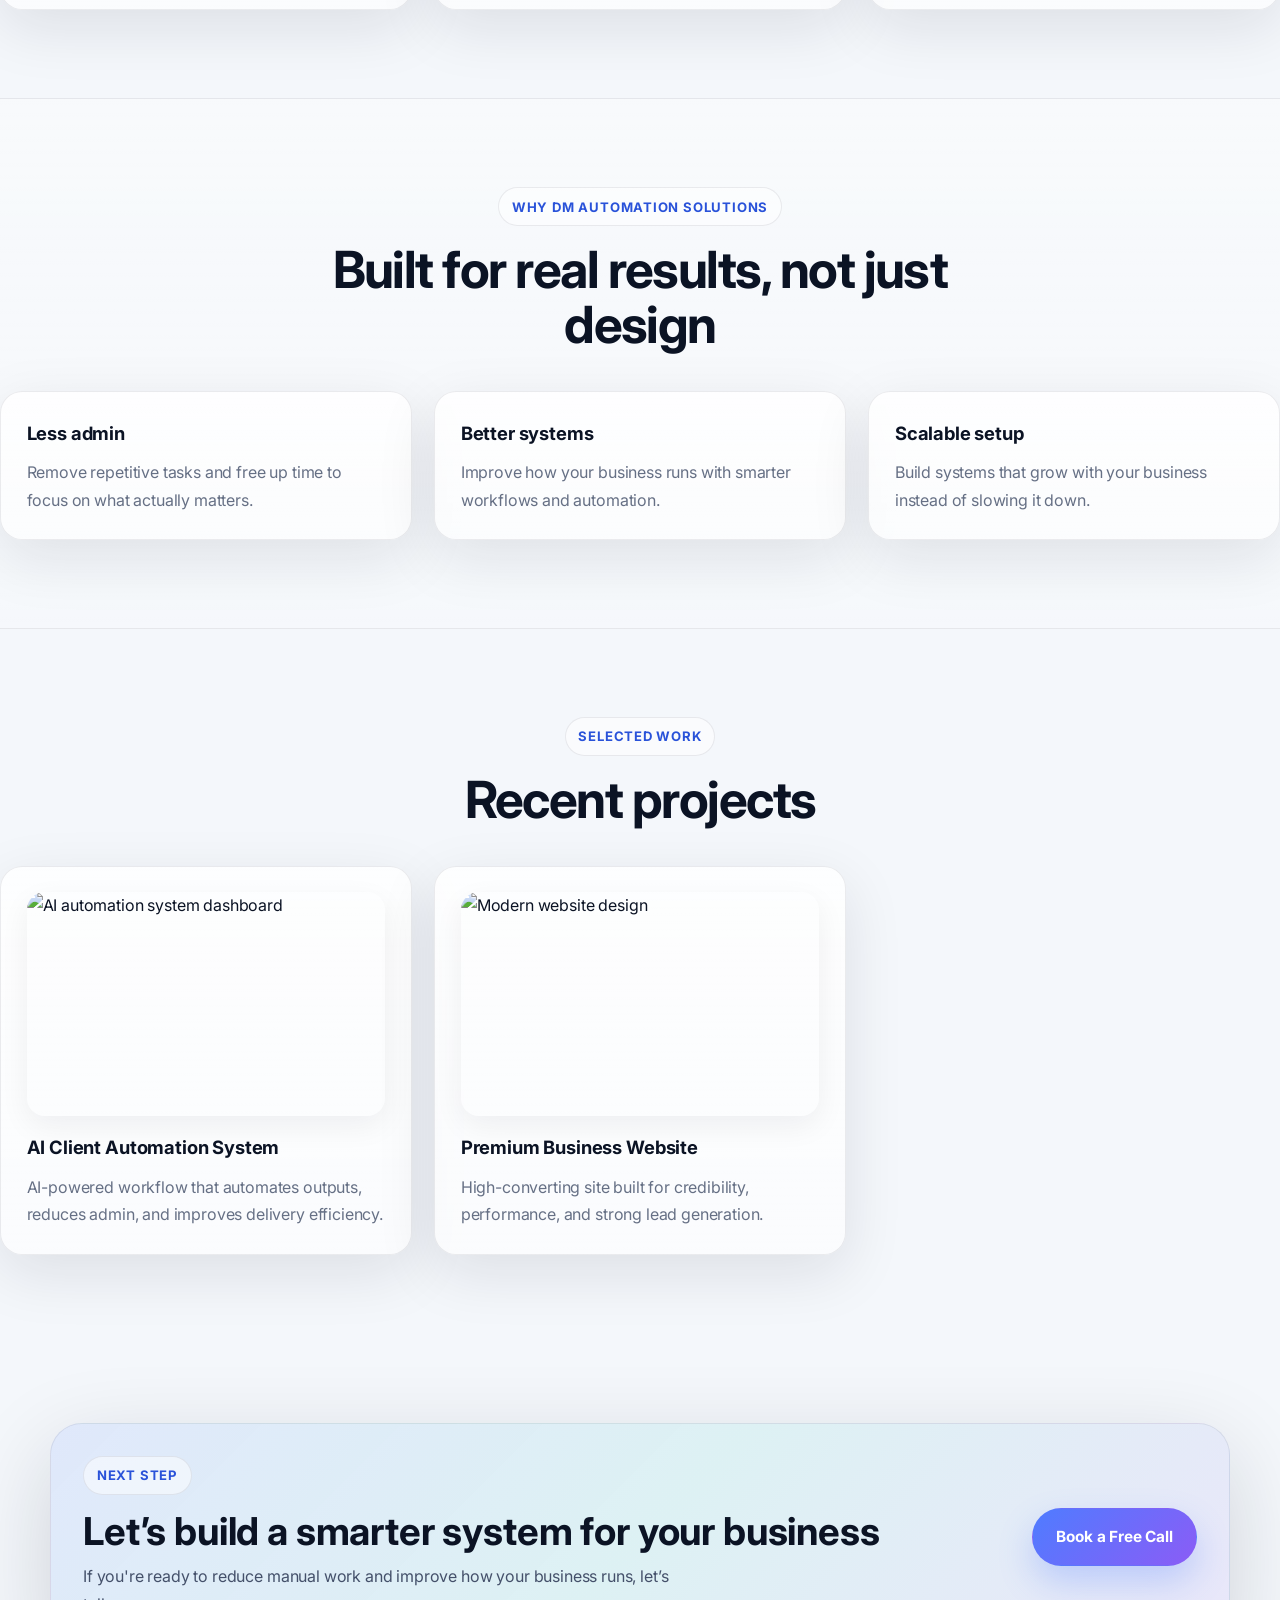
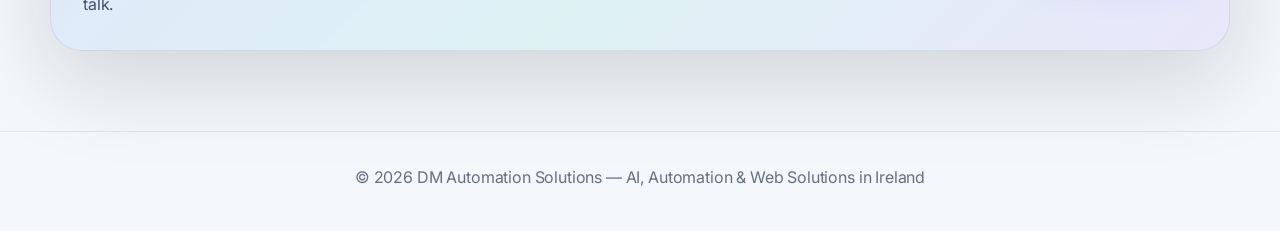
==== commit 3f0e8463: "Update logo, favicon, and site improvements" ====
--- a/index.html
+++ b/index.html
@@ -1,22 +1,30 @@
-<!DOCTYPE html> 
+<!DOCTYPE html>
 <html lang="en" data-theme="light">
 <head>
   <meta charset="UTF-8" />
   <meta name="viewport" content="width=device-width, initial-scale=1.0" />
   <title>DM Automation Solutions | AI & Automation Systems for Irish Businesses</title>
   <meta name="description" content="DM Automation Solutions helps Irish businesses save time and grow faster with AI automation systems, smart workflows, and modern websites." />
+  
   <link rel="stylesheet" href="styles/style.css" />
-  <link rel="icon" href="images/favicon.png" />
+
+  <!-- ✅ FIXED FAVICON -->
+  <link rel="icon" type="image/png" sizes="32x32" href="images/favicon.png" />
+  <link rel="icon" type="image/png" sizes="16x16" href="images/favicon.png" />
+
   <script defer src="scripts/main.js"></script>
 </head>
+
 <body>
   <div id="preloader"><div class="loader"></div></div>
 
   <header class="site-header" id="header">
     <div class="container nav-row">
+
+      <!-- ✅ LOGO IN NAVBAR -->
       <a class="brand" href="index.html">
-        <span class="logo-dot"></span>
-        <strong>DM Automation Solutions</strong>
+        <img src="images/logo.png" alt="DM Automation Solutions logo" class="site-logo" />
+        <span class="brand-text">DM Automation Solutions</span>
       </a>
 
       <nav class="nav" id="nav">
--- a/styles/style.css
+++ b/styles/style.css
@@ -166,19 +166,28 @@
 .brand {
   display: inline-flex;
   align-items: center;
-  gap: 0.8rem;
+  gap: 0.85rem;
   font-size: 1rem;
   font-weight: 700;
   color: var(--text);
   white-space: nowrap;
-}
-
-.logo-dot {
-  width: 12px;
-  height: 12px;
-  border-radius: 999px;
-  background: linear-gradient(135deg, var(--primary), var(--secondary));
-  box-shadow: 0 0 0 6px rgba(79, 124, 255, 0.12);
+  flex-shrink: 0;
+}
+
+.site-logo {
+  height: 44px;
+  width: auto;
+  display: block;
+  object-fit: contain;
+  border-radius: 0;
+  flex-shrink: 0;
+}
+
+.brand strong {
+  font-size: 1rem;
+  line-height: 1;
+  letter-spacing: -0.02em;
+  color: var(--text);
 }
 
 .nav {
@@ -1015,4 +1024,30 @@
   .founder-photo {
     max-width: 240px;
   }
+
+  .brand strong {
+    font-size: 0.9rem;
+  }
+
+  .site-logo {
+    height: 38px;
+  }
+}
+
+@media (max-width: 520px) {
+  .brand strong {
+    display: none;
+  }
+
+  .site-logo {
+    height: 42px;
+  }
+
+  .nav-row {
+    min-height: 76px;
+  }
+
+  .nav {
+    top: 76px;
+  }
 }
